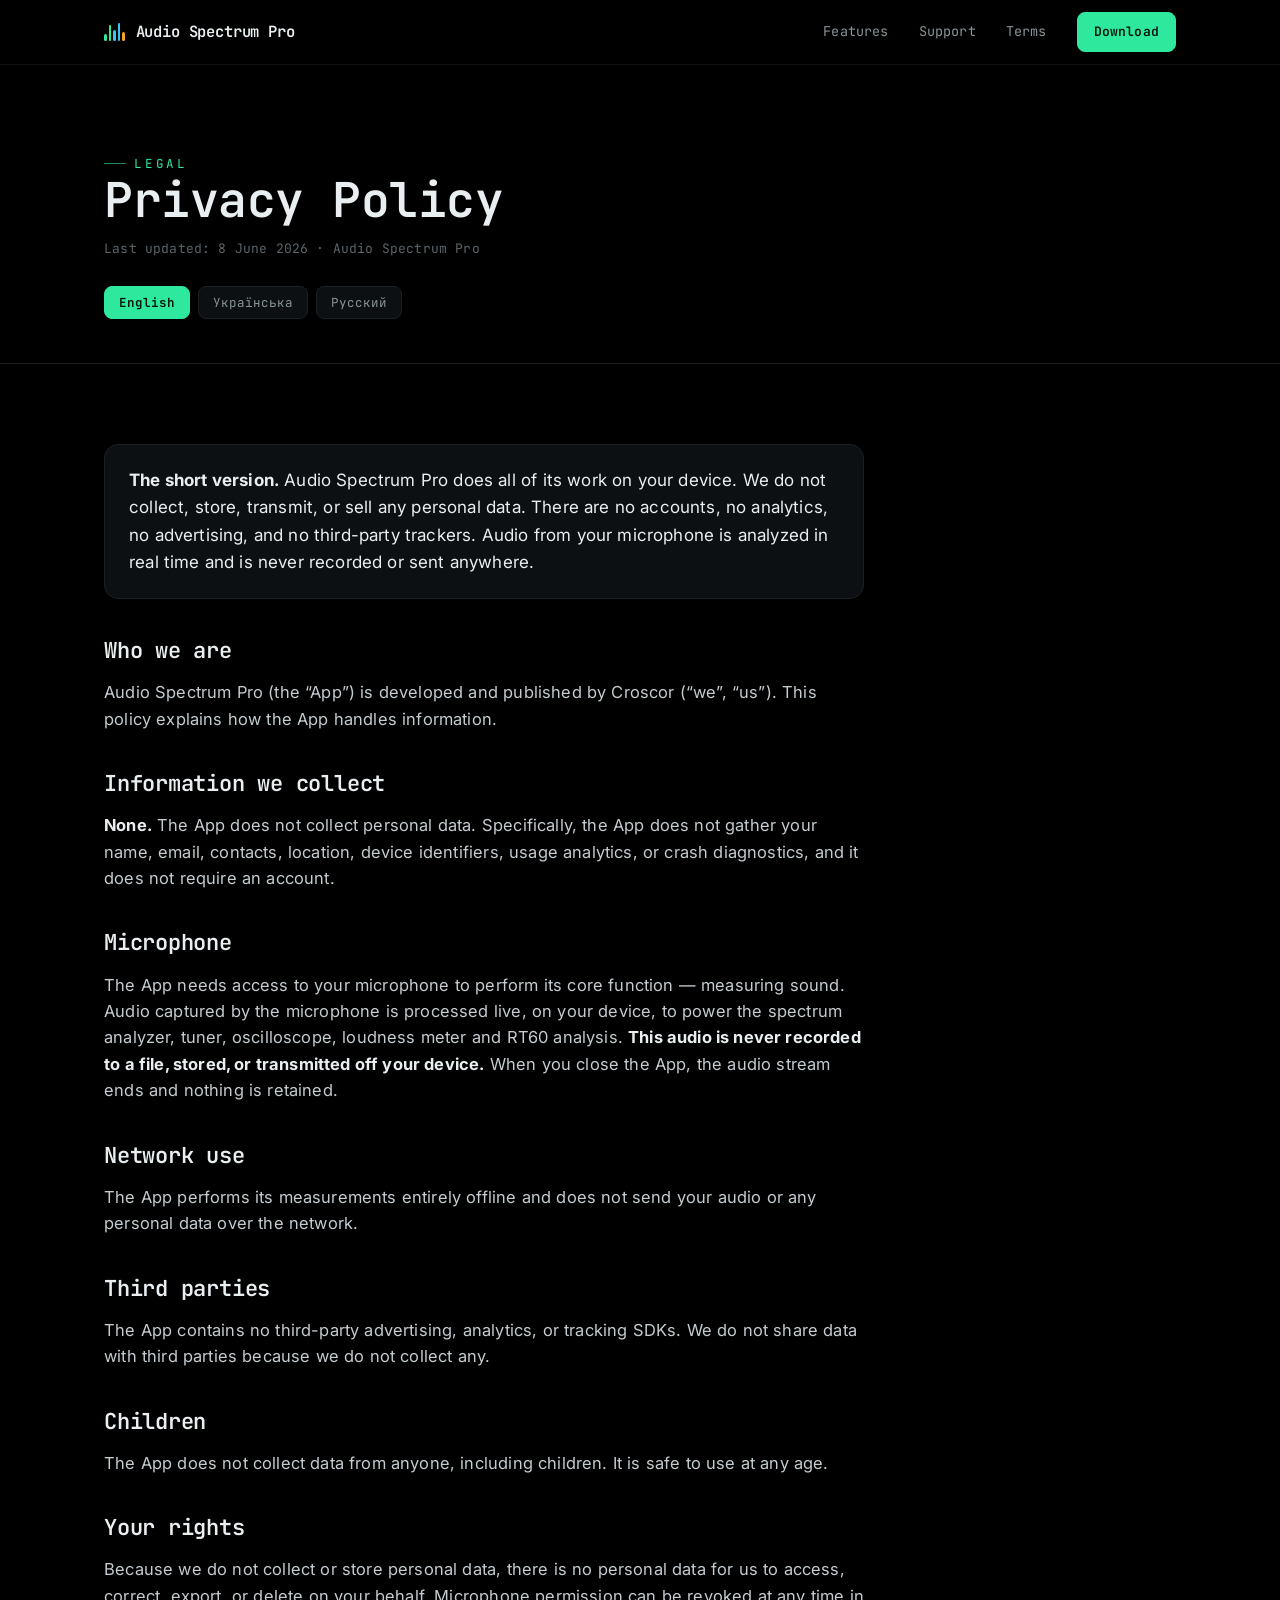
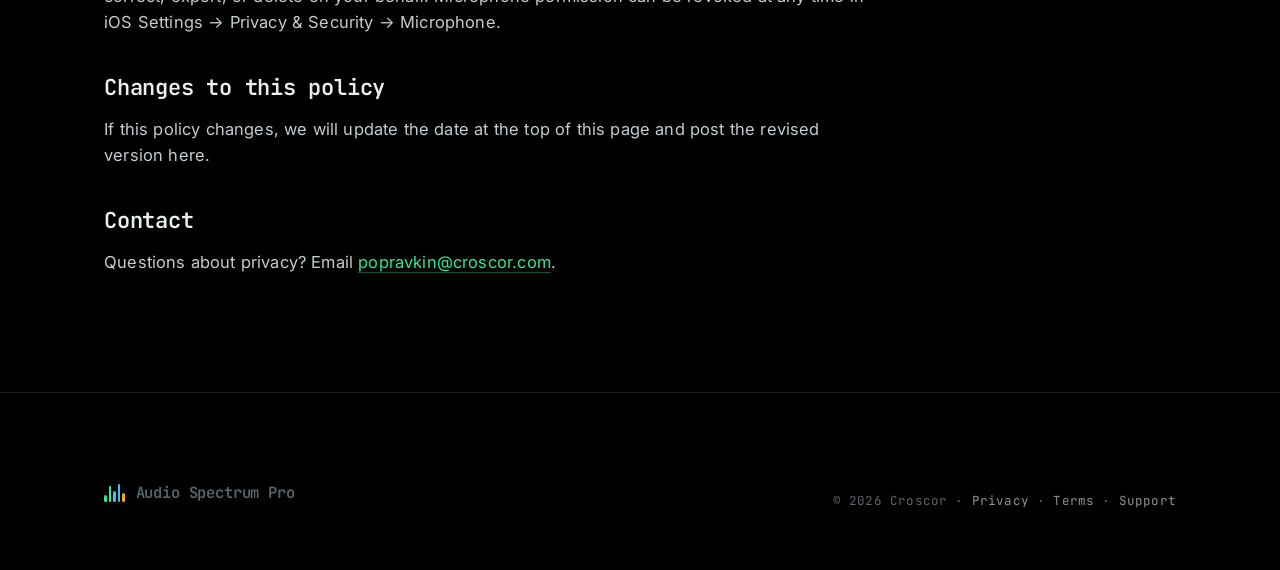
==== AppStore/site/privacy.html @ 5e408f9e "App Store v1.0 publishing state: VADMAX team ID, icon, mic description, metadata, landing site Co-Au" ====
<!DOCTYPE html>
<html lang="en">
<head>
<meta charset="UTF-8" />
<meta name="viewport" content="width=device-width, initial-scale=1" />
<title>Privacy Policy — Audio Spectrum Pro</title>
<meta name="description" content="Audio Spectrum Pro privacy policy. All audio is processed on your device. Nothing is collected, recorded, or transmitted." />
<meta name="theme-color" content="#000000" />
<link rel="icon" href="assets/favicon.svg" type="image/svg+xml" />
<link rel="preconnect" href="https://fonts.googleapis.com" />
<link rel="preconnect" href="https://fonts.gstatic.com" crossorigin />
<link href="https://fonts.googleapis.com/css2?family=Inter:wght@400;500;600&family=JetBrains+Mono:wght@400;500;600;700&display=swap" rel="stylesheet" />
<link rel="stylesheet" href="assets/style.css" />
</head>
<body>

<header class="nav">
  <div class="wrap">
    <a class="brand" href="index.html"><span class="glyph" aria-hidden="true"><i></i><i></i><i></i><i></i><i></i></span> Audio Spectrum Pro</a>
    <nav class="nav-links">
      <a href="index.html#features">Features</a>
      <a href="support.html">Support</a>
      <a href="terms.html">Terms</a>
      <a class="nav-cta" href="index.html#download">Download</a>
    </nav>
    <button class="nav-toggle" aria-label="Menu">≡</button>
  </div>
</header>

<section class="page-head">
  <div class="wrap">
    <span class="kicker">Legal</span>
    <h1>Privacy Policy</h1>
    <div class="meta">Last updated: 8 June 2026 · Audio Spectrum Pro</div>
    <div class="langbar">
      <button class="active" data-lang="en">English</button>
      <button data-lang="uk">Українська</button>
      <button data-lang="ru">Русский</button>
    </div>
  </div>
</section>

<div class="wrap">
<div class="prose">

  <!-- EN -->
  <div class="lang-block active" data-lang="en">
    <div class="card">
      <strong>The short version.</strong> Audio Spectrum Pro does all of its work on your device. We do not collect, store, transmit, or sell any personal data. There are no accounts, no analytics, no advertising, and no third-party trackers. Audio from your microphone is analyzed in real time and is never recorded or sent anywhere.
    </div>

    <h2>Who we are</h2>
    <p>Audio Spectrum Pro (the “App”) is developed and published by Croscor (“we”, “us”). This policy explains how the App handles information.</p>

    <h2>Information we collect</h2>
    <p><strong>None.</strong> The App does not collect personal data. Specifically, the App does not gather your name, email, contacts, location, device identifiers, usage analytics, or crash diagnostics, and it does not require an account.</p>

    <h2>Microphone</h2>
    <p>The App needs access to your microphone to perform its core function — measuring sound. Audio captured by the microphone is processed live, on your device, to power the spectrum analyzer, tuner, oscilloscope, loudness meter and RT60 analysis. <strong>This audio is never recorded to a file, stored, or transmitted off your device.</strong> When you close the App, the audio stream ends and nothing is retained.</p>

    <h2>Network use</h2>
    <p>The App performs its measurements entirely offline and does not send your audio or any personal data over the network.</p>

    <h2>Third parties</h2>
    <p>The App contains no third-party advertising, analytics, or tracking SDKs. We do not share data with third parties because we do not collect any.</p>

    <h2>Children</h2>
    <p>The App does not collect data from anyone, including children. It is safe to use at any age.</p>

    <h2>Your rights</h2>
    <p>Because we do not collect or store personal data, there is no personal data for us to access, correct, export, or delete on your behalf. Microphone permission can be revoked at any time in iOS Settings → Privacy &amp; Security → Microphone.</p>

    <h2>Changes to this policy</h2>
    <p>If this policy changes, we will update the date at the top of this page and post the revised version here.</p>

    <h2>Contact</h2>
    <p>Questions about privacy? Email <a href="mailto:popravkin@croscor.com">popravkin@croscor.com</a>.</p>
  </div>

  <!-- UK -->
  <div class="lang-block" data-lang="uk">
    <div class="card">
      <strong>Коротко.</strong> Audio Spectrum Pro виконує всю роботу безпосередньо на вашому пристрої. Ми не збираємо, не зберігаємо, не передаємо й не продаємо жодних персональних даних. Немає облікових записів, аналітики, реклами чи сторонніх трекерів. Звук із мікрофона аналізується в реальному часі та ніколи не записується й нікуди не надсилається.
    </div>

    <h2>Хто ми</h2>
    <p>Audio Spectrum Pro («Застосунок») розроблено та опубліковано компанією Croscor («ми»). Ця політика пояснює, як Застосунок поводиться з інформацією.</p>

    <h2>Які дані ми збираємо</h2>
    <p><strong>Жодних.</strong> Застосунок не збирає персональні дані. Зокрема, він не отримує ваше ім’я, email, контакти, місцезнаходження, ідентифікатори пристрою, аналітику використання чи дані про збої та не потребує облікового запису.</p>

    <h2>Мікрофон</h2>
    <p>Застосунку потрібен доступ до мікрофона для його основної функції — вимірювання звуку. Звук із мікрофона обробляється в реальному часі на вашому пристрої для роботи аналізатора спектра, тюнера, осцилоскопа, вимірювача гучності та аналізу RT60. <strong>Цей звук ніколи не записується у файл, не зберігається й не передається за межі вашого пристрою.</strong> Коли ви закриваєте Застосунок, аудіопотік завершується, і нічого не зберігається.</p>

    <h2>Використання мережі</h2>
    <p>Застосунок виконує всі вимірювання повністю офлайн і не надсилає ваш звук чи будь-які персональні дані через мережу.</p>

    <h2>Треті сторони</h2>
    <p>Застосунок не містить сторонньої реклами, аналітики чи трекерів. Ми не передаємо дані третім сторонам, бо взагалі їх не збираємо.</p>

    <h2>Діти</h2>
    <p>Застосунок не збирає дані ні від кого, зокрема від дітей. Його безпечно використовувати в будь-якому віці.</p>

    <h2>Ваші права</h2>
    <p>Оскільки ми не збираємо й не зберігаємо персональні дані, нам нема до чого надавати доступ, виправляти, експортувати чи видаляти від вашого імені. Дозвіл на мікрофон можна відкликати будь-коли в Налаштуваннях iOS → Конфіденційність і безпека → Мікрофон.</p>

    <h2>Зміни до політики</h2>
    <p>Якщо ця політика зміниться, ми оновимо дату вгорі сторінки та опублікуємо нову версію тут.</p>

    <h2>Контакт</h2>
    <p>Питання щодо конфіденційності? Пишіть на <a href="mailto:popravkin@croscor.com">popravkin@croscor.com</a>.</p>
  </div>

  <!-- RU -->
  <div class="lang-block" data-lang="ru">
    <div class="card">
      <strong>Коротко.</strong> Audio Spectrum Pro выполняет всю работу непосредственно на вашем устройстве. Мы не собираем, не храним, не передаём и не продаём никаких персональных данных. Нет учётных записей, аналитики, рекламы и сторонних трекеров. Звук с микрофона анализируется в реальном времени и никогда не записывается и никуда не отправляется.
    </div>

    <h2>Кто мы</h2>
    <p>Audio Spectrum Pro («Приложение») разработано и опубликовано компанией Croscor («мы»). Эта политика объясняет, как Приложение обращается с информацией.</p>

    <h2>Какие данные мы собираем</h2>
    <p><strong>Никаких.</strong> Приложение не собирает персональные данные. В частности, оно не получает ваше имя, email, контакты, местоположение, идентификаторы устройства, аналитику использования или данные о сбоях и не требует учётной записи.</p>

    <h2>Микрофон</h2>
    <p>Приложению нужен доступ к микрофону для его основной функции — измерения звука. Звук с микрофона обрабатывается в реальном времени на вашем устройстве для работы анализатора спектра, тюнера, осциллографа, измерителя громкости и анализа RT60. <strong>Этот звук никогда не записывается в файл, не сохраняется и не передаётся за пределы вашего устройства.</strong> Когда вы закрываете Приложение, аудиопоток завершается, и ничего не сохраняется.</p>

    <h2>Использование сети</h2>
    <p>Приложение выполняет все измерения полностью офлайн и не отправляет ваш звук или какие-либо персональные данные по сети.</p>

    <h2>Третьи стороны</h2>
    <p>Приложение не содержит сторонней рекламы, аналитики или трекеров. Мы не передаём данные третьим сторонам, потому что вообще их не собираем.</p>

    <h2>Дети</h2>
    <p>Приложение не собирает данные ни от кого, включая детей. Его безопасно использовать в любом возрасте.</p>

    <h2>Ваши права</h2>
    <p>Поскольку мы не собираем и не храним персональные данные, нам нечего предоставлять, исправлять, экспортировать или удалять от вашего имени. Разрешение на микрофон можно отозвать в любой момент в Настройках iOS → Конфиденциальность и безопасность → Микрофон.</p>

    <h2>Изменения политики</h2>
    <p>Если эта политика изменится, мы обновим дату вверху страницы и опубликуем новую версию здесь.</p>

    <h2>Контакт</h2>
    <p>Вопросы о конфиденциальности? Пишите на <a href="mailto:popravkin@croscor.com">popravkin@croscor.com</a>.</p>
  </div>

</div>
</div>

<footer class="footer">
  <div class="wrap">
    <div class="footer-bottom" style="margin-top:0;border-top:0">
      <a class="brand" href="index.html"><span class="glyph" aria-hidden="true"><i></i><i></i><i></i><i></i><i></i></span> Audio Spectrum Pro</a>
      <span>© <span id="yr">2026</span> Croscor · <a href="privacy.html" style="color:var(--muted)">Privacy</a> · <a href="terms.html" style="color:var(--muted)">Terms</a> · <a href="support.html" style="color:var(--muted)">Support</a></span>
    </div>
  </div>
</footer>

<script src="assets/app.js" defer></script>
</body>
</html>
---- AppStore/site/assets/style.css ----
/* Audio Spectrum Pro — landing
   Dark "instrument" aesthetic mirroring the app:
   pure black, monospace headings, neon data-viz palette. */

:root {
  --bg: #000000;
  --bg-soft: #07090a;
  --panel: #0c1012;
  --panel-2: #0f1416;
  --line: #1a2024;
  --line-soft: rgba(255, 255, 255, 0.07);
  --text: #e9eef0;
  --muted: #8a9398;
  --faint: #5b656a;
  --green: #2ee89e;
  --cyan: #35c5f0;
  --amber: #f5a623;
  --red: #ff5c5c;
  --mono: "JetBrains Mono", ui-monospace, SFMono-Regular, Menlo, Consolas, monospace;
  --sans: "Inter", -apple-system, BlinkMacSystemFont, "Segoe UI", Roboto, system-ui, sans-serif;
  --maxw: 1120px;
}

* { box-sizing: border-box; }

html { scroll-behavior: smooth; -webkit-text-size-adjust: 100%; }

body {
  margin: 0;
  background: var(--bg);
  color: var(--text);
  font-family: var(--sans);
  font-size: 17px;
  line-height: 1.6;
  letter-spacing: 0.01em;
  -webkit-font-smoothing: antialiased;
  text-rendering: optimizeLegibility;
  overflow-x: hidden;
}

a { color: inherit; text-decoration: none; }

img { max-width: 100%; display: block; }

::selection { background: rgba(46, 232, 158, 0.25); color: #fff; }

/* ---------- layout helpers ---------- */
.wrap { width: 100%; max-width: var(--maxw); margin: 0 auto; padding: 0 24px; }

.mono { font-family: var(--mono); }

.kicker {
  font-family: var(--mono);
  font-size: 12.5px;
  letter-spacing: 0.22em;
  text-transform: uppercase;
  color: var(--green);
  display: inline-flex;
  align-items: center;
  gap: 8px;
}
.kicker::before {
  content: "";
  width: 22px; height: 1px;
  background: currentColor;
  opacity: 0.6;
}
.kicker.cyan { color: var(--cyan); }
.kicker.amber { color: var(--amber); }
.kicker.red { color: var(--red); }

h1, h2, h3 { font-family: var(--mono); font-weight: 600; letter-spacing: -0.01em; line-height: 1.08; margin: 0; }

.section { padding: 96px 0; position: relative; }
.section-head { max-width: 640px; margin-bottom: 56px; }
.section-head h2 { font-size: clamp(28px, 4.2vw, 44px); margin: 18px 0 16px; }
.section-head p { color: var(--muted); font-size: 18px; margin: 0; }

.divider { height: 1px; background: var(--line); border: 0; margin: 0; }

/* ---------- nav ---------- */
.nav {
  position: sticky; top: 0; z-index: 50;
  background: rgba(0, 0, 0, 0.72);
  backdrop-filter: saturate(140%) blur(14px);
  -webkit-backdrop-filter: saturate(140%) blur(14px);
  border-bottom: 1px solid var(--line-soft);
}
.nav .wrap { display: flex; align-items: center; justify-content: space-between; height: 64px; }
.brand { display: flex; align-items: center; gap: 11px; font-family: var(--mono); font-weight: 600; font-size: 15.5px; letter-spacing: -0.01em; }
.brand .glyph { display: inline-flex; align-items: flex-end; gap: 2px; height: 18px; }
.brand .glyph i {
  width: 2.5px; border-radius: 2px; background: var(--green);
  animation: brandbars 1.4s ease-in-out infinite;
}
.brand .glyph i:nth-child(1){ height: 40%; animation-delay: 0s; background: var(--green);}
.brand .glyph i:nth-child(2){ height: 90%; animation-delay: .15s; background: var(--green);}
.brand .glyph i:nth-child(3){ height: 60%; animation-delay: .3s; background: var(--cyan);}
.brand .glyph i:nth-child(4){ height: 100%; animation-delay: .45s; background: var(--cyan);}
.brand .glyph i:nth-child(5){ height: 50%; animation-delay: .6s; background: var(--amber);}
@keyframes brandbars { 0%,100%{ transform: scaleY(.55);} 50%{ transform: scaleY(1);} }

.nav-links { display: flex; align-items: center; gap: 30px; font-family: var(--mono); font-size: 13.5px; }
.nav-links a { color: var(--muted); transition: color .18s ease; }
.nav-links a:hover { color: var(--text); }
.nav-cta {
  font-family: var(--mono); font-size: 13px; padding: 9px 16px; border-radius: 8px;
  background: var(--green); color: #00140c !important; font-weight: 600;
  border: 1px solid var(--green); transition: transform .15s ease, box-shadow .2s ease;
}
.nav-cta:hover { transform: translateY(-1px); box-shadow: 0 8px 26px -8px rgba(46,232,158,.55); }
.nav-toggle { display: none; }

/* ---------- hero ---------- */
.hero { position: relative; padding: 84px 0 0; overflow: hidden; }
.hero-grid {
  display: grid; grid-template-columns: 1.05fr 0.95fr; gap: 56px; align-items: center;
  position: relative; z-index: 2;
}
.hero h1 { font-size: clamp(36px, 6vw, 68px); line-height: 1.02; }
.hero h1 .accent { color: var(--green); }
.hero h1 .accent2 { color: var(--cyan); }
.hero-sub { color: var(--muted); font-size: 19px; max-width: 520px; margin: 24px 0 0; }
.hero-tag { font-family: var(--mono); font-size: 12.5px; letter-spacing: .18em; text-transform: uppercase; color: var(--faint); margin-bottom: 22px; }

.cta-row { display: flex; align-items: center; gap: 16px; margin-top: 36px; flex-wrap: wrap; }
.badge-store {
  display: inline-flex; align-items: center; gap: 12px;
  background: #fff; color: #000; padding: 11px 18px; border-radius: 12px;
  font-family: var(--sans); transition: transform .15s ease, box-shadow .2s ease;
}
.badge-store:hover { transform: translateY(-2px); box-shadow: 0 14px 40px -14px rgba(255,255,255,.35); }
.badge-store svg { width: 26px; height: 26px; }
.badge-store .bs-small { font-size: 10.5px; line-height: 1; opacity: .7; }
.badge-store .bs-big { font-size: 19px; font-weight: 600; line-height: 1.1; letter-spacing: -0.02em; }
.badge-note { font-family: var(--mono); font-size: 12px; color: var(--faint); }

.hero-stats { display: flex; gap: 30px; margin-top: 44px; flex-wrap: wrap; }
.hero-stats .st { }
.hero-stats .st b { font-family: var(--mono); font-size: 22px; color: var(--text); display: block; }
.hero-stats .st span { font-size: 12.5px; color: var(--muted); font-family: var(--mono); letter-spacing: .04em; }
.hero-stats .st b.g { color: var(--green);} .hero-stats .st b.c { color: var(--cyan);} .hero-stats .st b.a { color: var(--amber);}

/* hero device */
.hero-device { justify-self: end; }

/* full-bleed animated spectrum at bottom of hero */
.hero-analyzer {
  position: relative; z-index: 2; margin-top: 64px;
  border-top: 1px solid var(--line);
  padding-top: 0;
}
.analyzer-wrap { position: relative; }
canvas#heroSpectrum { display: block; width: 100%; height: 200px; }
.analyzer-axis {
  display: flex; justify-content: space-between;
  font-family: var(--mono); font-size: 11px; color: var(--faint);
  padding: 8px 2px 0; letter-spacing: .04em;
}
.hero-glow {
  position: absolute; z-index: 1; top: -10%; left: 50%; transform: translateX(-50%);
  width: 80vw; height: 480px; pointer-events: none;
  background: radial-gradient(60% 60% at 50% 40%, rgba(46,232,158,.10), transparent 70%);
  filter: blur(20px);
}

/* ---------- device frame ---------- */
.device {
  position: relative; width: 280px; max-width: 78vw;
  border-radius: 42px; padding: 11px;
  background: linear-gradient(160deg, #1b2226, #090c0d);
  box-shadow: 0 40px 90px -30px rgba(0,0,0,.9), 0 0 0 1px rgba(255,255,255,.05) inset, 0 2px 0 rgba(255,255,255,.06) inset;
}
.device .screen {
  position: relative; border-radius: 32px; overflow: hidden; background: #000;
  aspect-ratio: 9 / 19.5;
}
.device .screen img { width: 100%; height: 100%; object-fit: cover; object-position: top center; }
.device .island {
  position: absolute; top: 12px; left: 50%; transform: translateX(-50%);
  width: 86px; height: 24px; background: #000; border-radius: 14px; z-index: 3;
}
.device.glow::after {
  content: ""; position: absolute; inset: -2px; border-radius: 44px; z-index: -1;
  background: linear-gradient(160deg, rgba(46,232,158,.5), rgba(53,197,240,.35));
  filter: blur(26px); opacity: .35;
}

/* ---------- feature rows ---------- */
.feature {
  display: grid; grid-template-columns: 1fr 1fr; gap: 64px; align-items: center;
  padding: 80px 0; border-top: 1px solid var(--line-soft);
}
.feature:nth-child(even) .feature-media { order: 2; }
.feature-text h3 { font-size: clamp(26px, 3.4vw, 36px); margin: 16px 0 14px; }
.feature-text p { color: var(--muted); font-size: 17.5px; margin: 0 0 22px; }
.spec-list { list-style: none; padding: 0; margin: 0; display: grid; gap: 10px; }
.spec-list li { display: flex; gap: 12px; align-items: baseline; font-size: 15.5px; color: var(--text); }
.spec-list li::before {
  content: "›"; color: var(--green); font-family: var(--mono); font-weight: 700;
  flex: none;
}
.spec-list li b { font-family: var(--mono); font-weight: 600; }
.feature.c .spec-list li::before { color: var(--cyan); }
.feature.a .spec-list li::before { color: var(--amber); }
.feature.r .spec-list li::before { color: var(--red); }

.feature-media { display: flex; justify-content: center; }

/* loudness meter (built, since no screenshot) */
.meter-card {
  width: 280px; max-width: 78vw; border-radius: 42px; padding: 26px 22px 30px;
  background: linear-gradient(160deg, #1b2226, #090c0d);
  box-shadow: 0 40px 90px -30px rgba(0,0,0,.9), 0 0 0 1px rgba(255,255,255,.05) inset;
}
.meter-inner {
  background: #000; border-radius: 26px; padding: 24px 20px; aspect-ratio: 9/16;
  display: flex; flex-direction: column; gap: 18px;
  border: 1px solid var(--line);
}
.meter-row { }
.meter-row .lbl { display: flex; justify-content: space-between; font-family: var(--mono); font-size: 12px; color: var(--muted); margin-bottom: 7px; }
.meter-row .lbl b { color: var(--text); }
.bar-track { height: 12px; border-radius: 6px; background: #0e1416; overflow: hidden; border: 1px solid var(--line); }
.bar-fill { height: 100%; width: 40%; border-radius: 6px; transition: width .12s linear; }
.bar-fill.rms { background: linear-gradient(90deg, var(--green), var(--cyan)); }
.bar-fill.peak { background: linear-gradient(90deg, var(--amber), var(--red)); }
.history { flex: 1; display: flex; align-items: flex-end; gap: 2px; min-height: 120px; }
.history i { flex: 1; background: linear-gradient(180deg, var(--green), rgba(46,232,158,.15)); border-radius: 2px 2px 0 0; height: 20%; }

/* ---------- field strip ---------- */
.field { background: var(--bg-soft); border-top: 1px solid var(--line); border-bottom: 1px solid var(--line); }
.field-grid { display: grid; grid-template-columns: repeat(4, 1fr); gap: 1px; background: var(--line); }
.field-cell { background: var(--bg); padding: 40px 28px; }
.field-cell .ic { font-family: var(--mono); color: var(--green); font-size: 13px; letter-spacing: .14em; text-transform: uppercase; margin-bottom: 16px; display: block; }
.field-cell h4 { font-family: var(--mono); font-size: 18px; margin: 0 0 8px; }
.field-cell p { color: var(--muted); font-size: 14.5px; margin: 0; }
.field-cell:nth-child(2) .ic { color: var(--cyan); }
.field-cell:nth-child(3) .ic { color: var(--amber); }
.field-cell:nth-child(4) .ic { color: var(--red); }

/* ---------- CTA ---------- */
.cta {
  text-align: center; padding: 110px 0;
  background:
    radial-gradient(50% 120% at 50% 0%, rgba(46,232,158,.10), transparent 60%),
    var(--bg);
}
.cta h2 { font-size: clamp(30px, 5vw, 52px); margin-bottom: 18px; }
.cta p { color: var(--muted); font-size: 19px; max-width: 540px; margin: 0 auto 36px; }

/* ---------- footer ---------- */
.footer { border-top: 1px solid var(--line); padding: 64px 0 48px; background: var(--bg); }
.footer-grid { display: grid; grid-template-columns: 2fr 1fr 1fr 1fr; gap: 40px; }
.footer .brand { margin-bottom: 16px; }
.footer-about { color: var(--muted); font-size: 14.5px; max-width: 300px; }
.footer h5 { font-family: var(--mono); font-size: 12px; letter-spacing: .16em; text-transform: uppercase; color: var(--faint); margin: 0 0 16px; }
.footer ul { list-style: none; padding: 0; margin: 0; display: grid; gap: 11px; }
.footer ul a { color: var(--muted); font-size: 14.5px; transition: color .16s ease; }
.footer ul a:hover { color: var(--green); }
.footer-bottom {
  display: flex; justify-content: space-between; align-items: center; flex-wrap: wrap; gap: 12px;
  margin-top: 56px; padding-top: 24px; border-top: 1px solid var(--line-soft);
  font-family: var(--mono); font-size: 12.5px; color: var(--faint);
}

/* ---------- legal / content pages ---------- */
.page-head { padding: 80px 0 44px; border-bottom: 1px solid var(--line); }
.page-head h1 { font-size: clamp(30px, 5vw, 48px); margin-bottom: 14px; }
.page-head .meta { font-family: var(--mono); font-size: 13px; color: var(--faint); }
.langbar { display: flex; gap: 8px; margin-top: 26px; }
.langbar button {
  font-family: var(--mono); font-size: 12.5px; padding: 7px 14px; border-radius: 8px;
  background: var(--panel); color: var(--muted); border: 1px solid var(--line); cursor: pointer;
  transition: all .15s ease;
}
.langbar button.active { background: var(--green); color: #00140c; border-color: var(--green); font-weight: 600; }
.langbar button:hover:not(.active) { color: var(--text); border-color: #2a3338; }

.prose { padding: 56px 0 100px; max-width: 760px; }
.prose h2 { font-size: 22px; margin: 40px 0 14px; color: var(--text); }
.prose h2:first-child { margin-top: 0; }
.prose p, .prose li { color: #c4ccd0; font-size: 16.5px; }
.prose ul { padding-left: 22px; display: grid; gap: 8px; }
.prose a { color: var(--green); border-bottom: 1px solid rgba(46,232,158,.35); }
.prose strong { color: var(--text); }
.prose .card {
  background: var(--panel); border: 1px solid var(--line); border-radius: 14px;
  padding: 22px 24px; margin: 24px 0;
}
.lang-block { display: none; }
.lang-block.active { display: block; }

.faq { display: grid; gap: 14px; }
.faq details {
  background: var(--panel); border: 1px solid var(--line); border-radius: 14px; padding: 4px 22px;
}
.faq summary {
  cursor: pointer; padding: 18px 0; font-family: var(--mono); font-size: 16px; color: var(--text);
  list-style: none; display: flex; justify-content: space-between; align-items: center;
}
.faq summary::-webkit-details-marker { display: none; }
.faq summary::after { content: "+"; color: var(--green); font-family: var(--mono); font-size: 22px; }
.faq details[open] summary::after { content: "−"; }
.faq details p { color: var(--muted); margin: 0 0 18px; font-size: 15.5px; }

.contact-card {
  background: var(--panel); border: 1px solid var(--line); border-radius: 16px;
  padding: 32px; margin: 30px 0; display: flex; gap: 20px; align-items: center; flex-wrap: wrap;
}
.contact-card .big { font-family: var(--mono); font-size: 22px; color: var(--green); }

/* ---------- reveal ---------- */
.reveal { opacity: 0; transform: translateY(22px); transition: opacity .7s ease, transform .7s cubic-bezier(.2,.7,.2,1); }
.reveal.in { opacity: 1; transform: none; }

/* ---------- responsive ---------- */
@media (max-width: 900px) {
  .hero-grid { grid-template-columns: 1fr; gap: 40px; }
  .hero-device { justify-self: center; order: -1; }
  .feature { grid-template-columns: 1fr; gap: 34px; padding: 60px 0; }
  .feature:nth-child(even) .feature-media { order: -1; }
  .feature-media { order: -1; }
  .field-grid { grid-template-columns: repeat(2, 1fr); }
  .footer-grid { grid-template-columns: 1fr 1fr; gap: 32px; }
  .nav-links { display: none; }
  .nav-links.open {
    display: flex; position: absolute; top: 64px; left: 0; right: 0; flex-direction: column;
    background: #000; border-bottom: 1px solid var(--line); padding: 20px 24px; gap: 18px;
  }
  .nav-toggle { display: inline-flex; background: none; border: 1px solid var(--line); color: var(--text);
    border-radius: 8px; padding: 8px 11px; font-family: var(--mono); cursor: pointer; }
}
@media (max-width: 540px) {
  body { font-size: 16px; }
  .section { padding: 70px 0; }
  .field-grid { grid-template-columns: 1fr; }
  .footer-grid { grid-template-columns: 1fr; }
  .hero-stats { gap: 22px; }
}

@media (prefers-reduced-motion: reduce) {
  *, *::before, *::after { animation: none !important; transition: none !important; scroll-behavior: auto !important; }
  .reveal { opacity: 1; transform: none; }
}
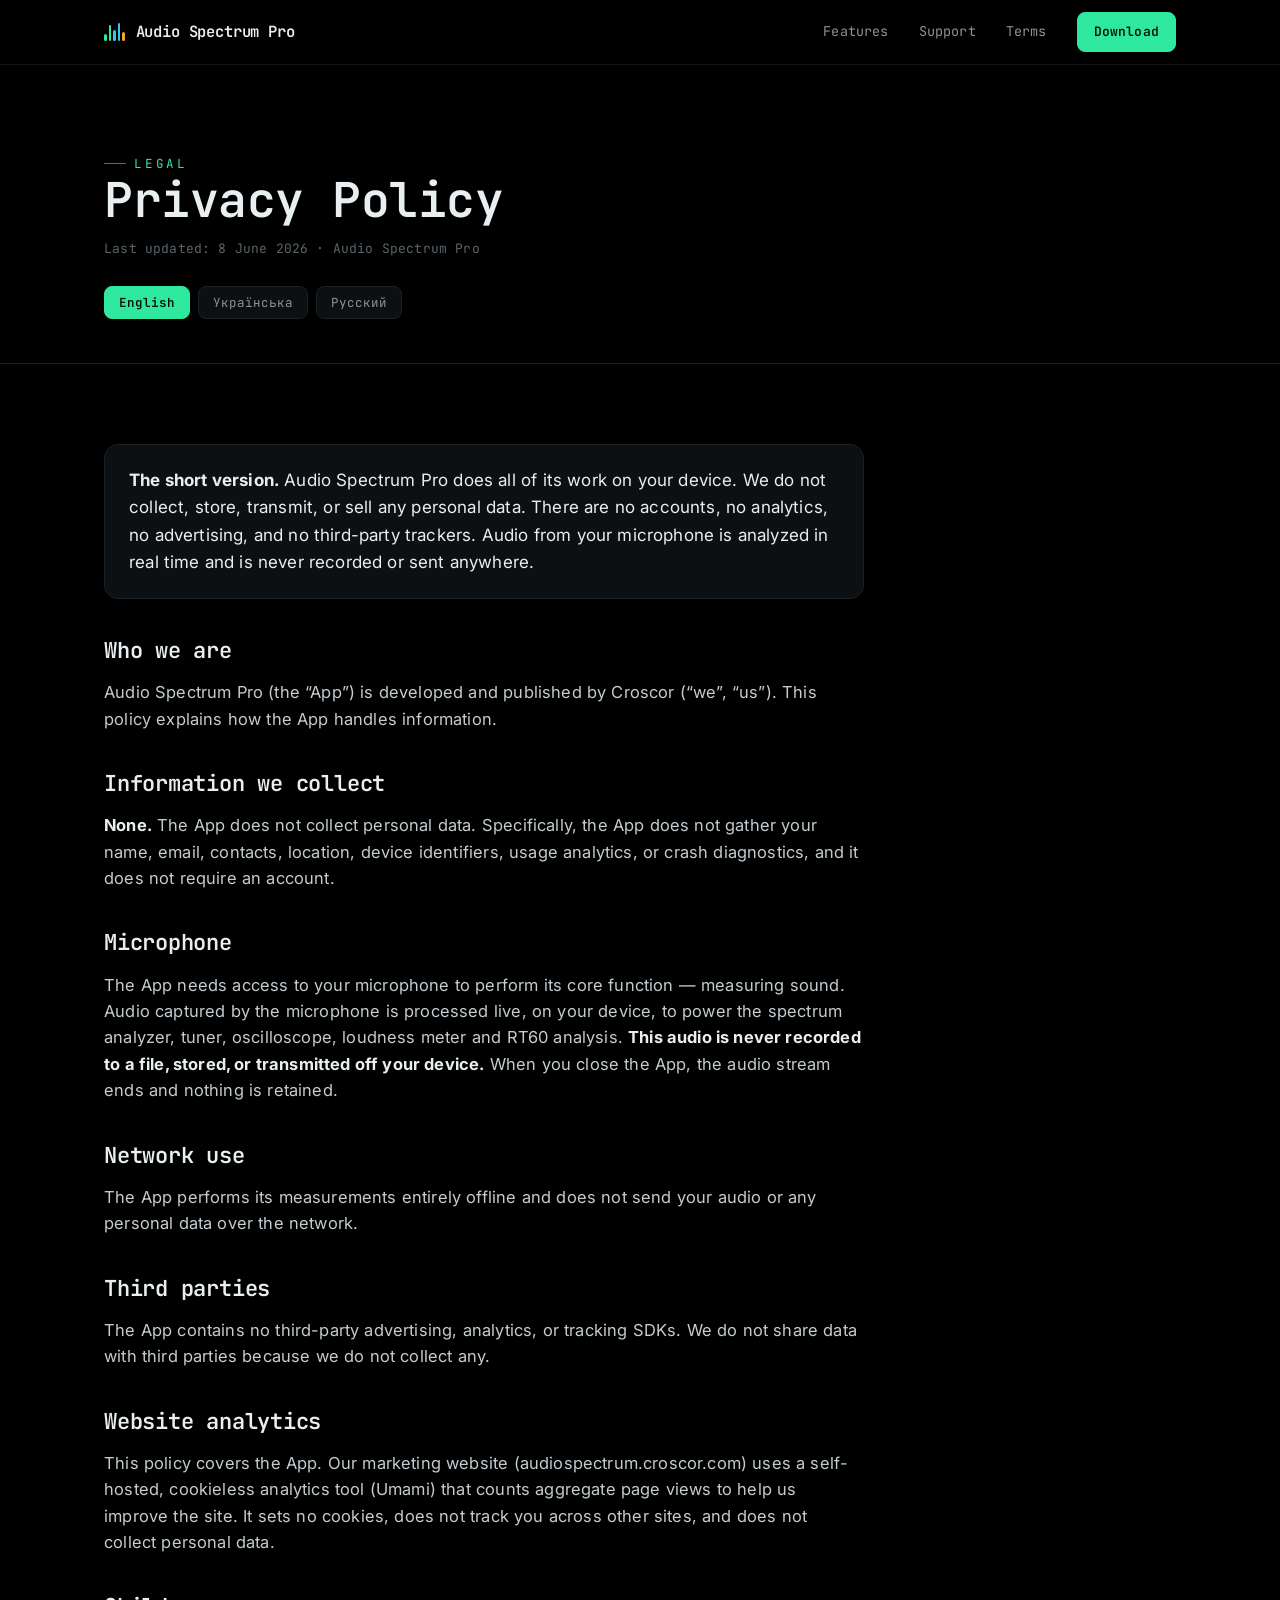
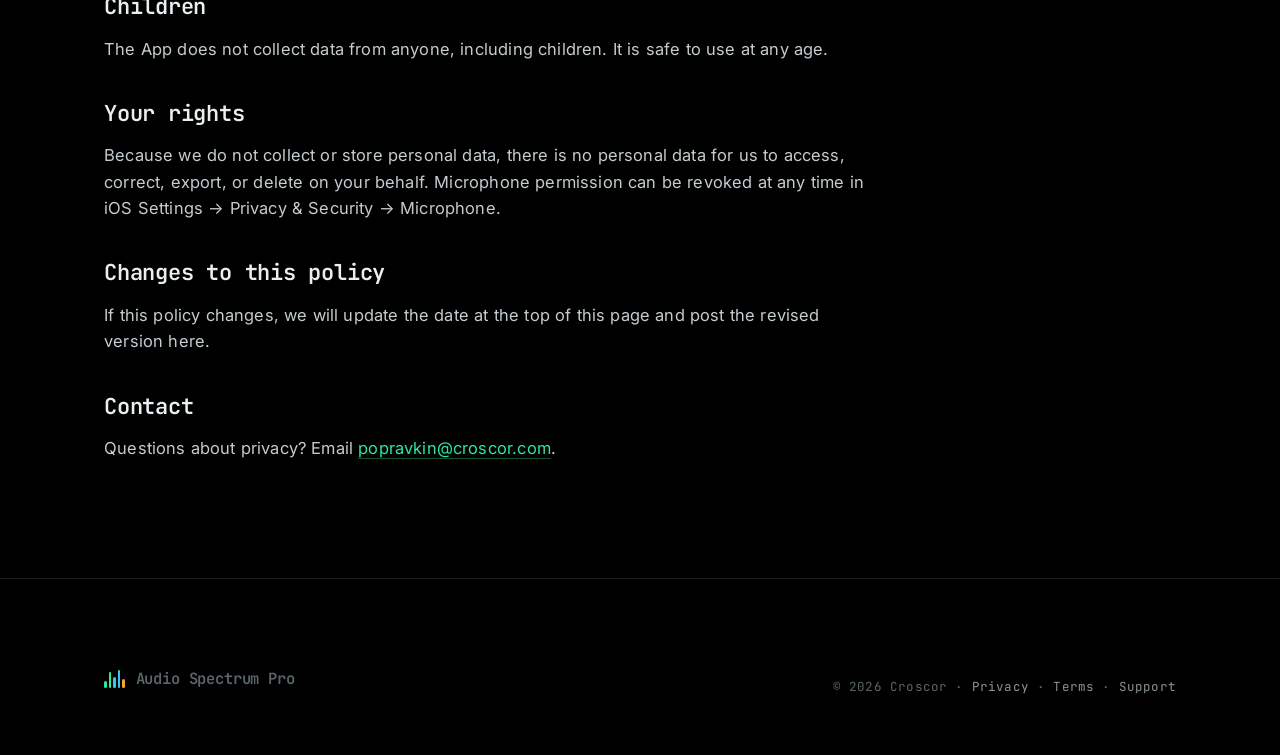
==== commit 184ff9dc: "Landing v1.1: live App Store link, LUFS/YIN/octave-RT60/peak-hold copy, Umami analytics - Badges now" ====
--- a/AppStore/site/privacy.html
+++ b/AppStore/site/privacy.html
@@ -11,6 +11,7 @@
 <link rel="preconnect" href="https://fonts.gstatic.com" crossorigin />
 <link href="https://fonts.googleapis.com/css2?family=Inter:wght@400;500;600&family=JetBrains+Mono:wght@400;500;600;700&display=swap" rel="stylesheet" />
 <link rel="stylesheet" href="assets/style.css" />
+<script defer src="https://umami.croscor.com/script.js" data-website-id="d35bdf89-edfa-47e9-8098-291993fa2cf1"></script>
 </head>
 <body>
 
@@ -64,6 +65,9 @@
     <h2>Third parties</h2>
     <p>The App contains no third-party advertising, analytics, or tracking SDKs. We do not share data with third parties because we do not collect any.</p>
 
+    <h2>Website analytics</h2>
+    <p>This policy covers the App. Our marketing website (audiospectrum.croscor.com) uses a self-hosted, cookieless analytics tool (Umami) that counts aggregate page views to help us improve the site. It sets no cookies, does not track you across other sites, and does not collect personal data.</p>
+
     <h2>Children</h2>
     <p>The App does not collect data from anyone, including children. It is safe to use at any age.</p>
 
@@ -97,6 +101,9 @@
 
     <h2>Треті сторони</h2>
     <p>Застосунок не містить сторонньої реклами, аналітики чи трекерів. Ми не передаємо дані третім сторонам, бо взагалі їх не збираємо.</p>
+
+    <h2>Аналітика сайту</h2>
+    <p>Ця політика стосується Застосунку. Наш маркетинговий сайт (audiospectrum.croscor.com) використовує власний аналітичний інструмент без файлів cookie (Umami), який рахує сукупні перегляди сторінок, щоб ми могли покращувати сайт. Він не встановлює cookie, не відстежує вас на інших сайтах і не збирає персональних даних.</p>
 
     <h2>Діти</h2>
     <p>Застосунок не збирає дані ні від кого, зокрема від дітей. Його безпечно використовувати в будь-якому віці.</p>
@@ -132,6 +139,9 @@
     <h2>Третьи стороны</h2>
     <p>Приложение не содержит сторонней рекламы, аналитики или трекеров. Мы не передаём данные третьим сторонам, потому что вообще их не собираем.</p>
 
+    <h2>Аналитика сайта</h2>
+    <p>Эта политика касается Приложения. Наш маркетинговый сайт (audiospectrum.croscor.com) использует собственный аналитический инструмент без файлов cookie (Umami), который считает суммарные просмотры страниц, чтобы мы могли улучшать сайт. Он не устанавливает cookie, не отслеживает вас на других сайтах и не собирает персональные данные.</p>
+
     <h2>Дети</h2>
     <p>Приложение не собирает данные ни от кого, включая детей. Его безопасно использовать в любом возрасте.</p>
 
--- a/AppStore/site/assets/style.css
+++ b/AppStore/site/assets/style.css
@@ -223,14 +223,16 @@
 .meter-row .lbl b { color: var(--text); }
 .bar-track { height: 12px; border-radius: 6px; background: #0e1416; overflow: hidden; border: 1px solid var(--line); }
 .bar-fill { height: 100%; width: 40%; border-radius: 6px; transition: width .12s linear; }
-.bar-fill.rms { background: linear-gradient(90deg, var(--green), var(--cyan)); }
+.bar-fill.m { background: linear-gradient(90deg, var(--cyan), #7ad9ff); }
+.bar-fill.s { background: linear-gradient(90deg, var(--green), var(--cyan)); }
+.bar-fill.i { background: linear-gradient(90deg, #cdd6da, #ffffff); }
 .bar-fill.peak { background: linear-gradient(90deg, var(--amber), var(--red)); }
-.history { flex: 1; display: flex; align-items: flex-end; gap: 2px; min-height: 120px; }
+.history { flex: 1; display: flex; align-items: flex-end; gap: 2px; min-height: 72px; }
 .history i { flex: 1; background: linear-gradient(180deg, var(--green), rgba(46,232,158,.15)); border-radius: 2px 2px 0 0; height: 20%; }
 
 /* ---------- field strip ---------- */
 .field { background: var(--bg-soft); border-top: 1px solid var(--line); border-bottom: 1px solid var(--line); }
-.field-grid { display: grid; grid-template-columns: repeat(4, 1fr); gap: 1px; background: var(--line); }
+.field-grid { display: grid; grid-template-columns: repeat(3, 1fr); gap: 1px; background: var(--line); }
 .field-cell { background: var(--bg); padding: 40px 28px; }
 .field-cell .ic { font-family: var(--mono); color: var(--green); font-size: 13px; letter-spacing: .14em; text-transform: uppercase; margin-bottom: 16px; display: block; }
 .field-cell h4 { font-family: var(--mono); font-size: 18px; margin: 0 0 8px; }
@@ -238,6 +240,8 @@
 .field-cell:nth-child(2) .ic { color: var(--cyan); }
 .field-cell:nth-child(3) .ic { color: var(--amber); }
 .field-cell:nth-child(4) .ic { color: var(--red); }
+.field-cell:nth-child(5) .ic { color: var(--green); }
+.field-cell:nth-child(6) .ic { color: var(--cyan); }
 
 /* ---------- CTA ---------- */
 .cta {
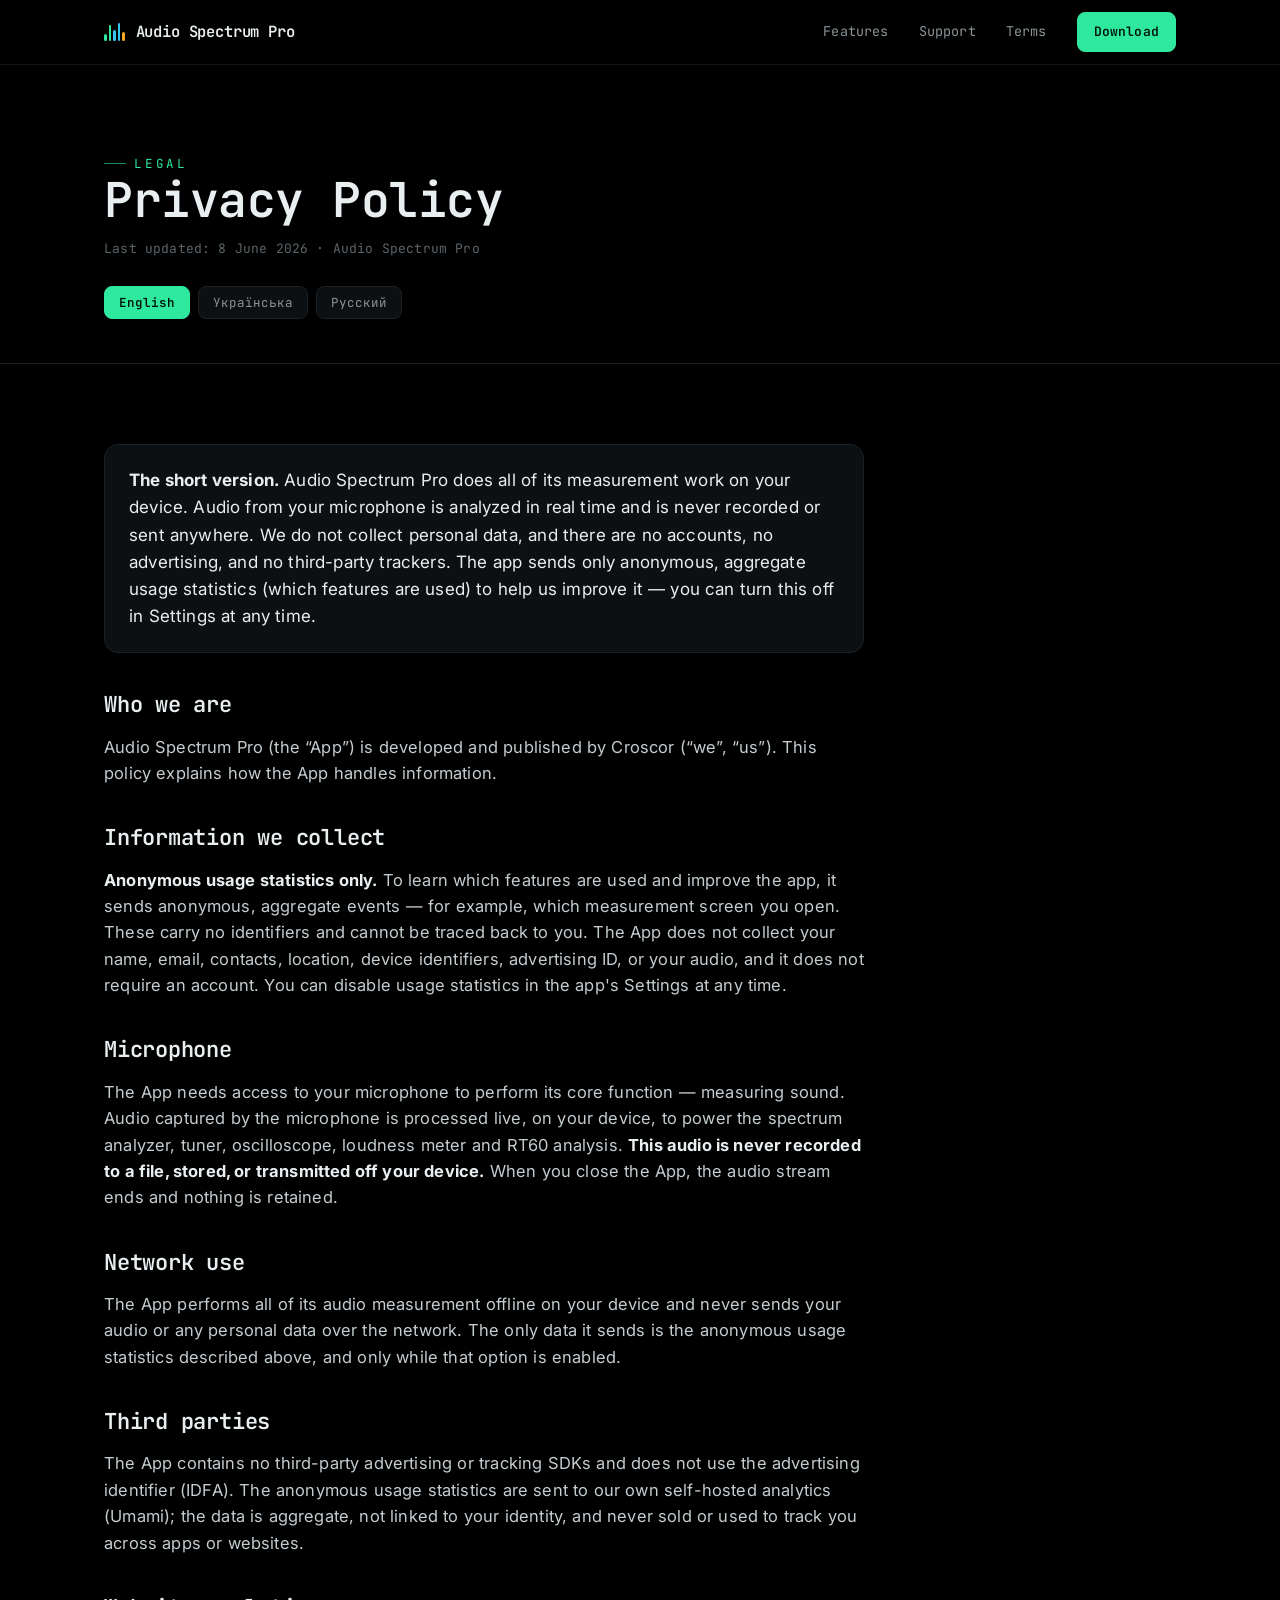
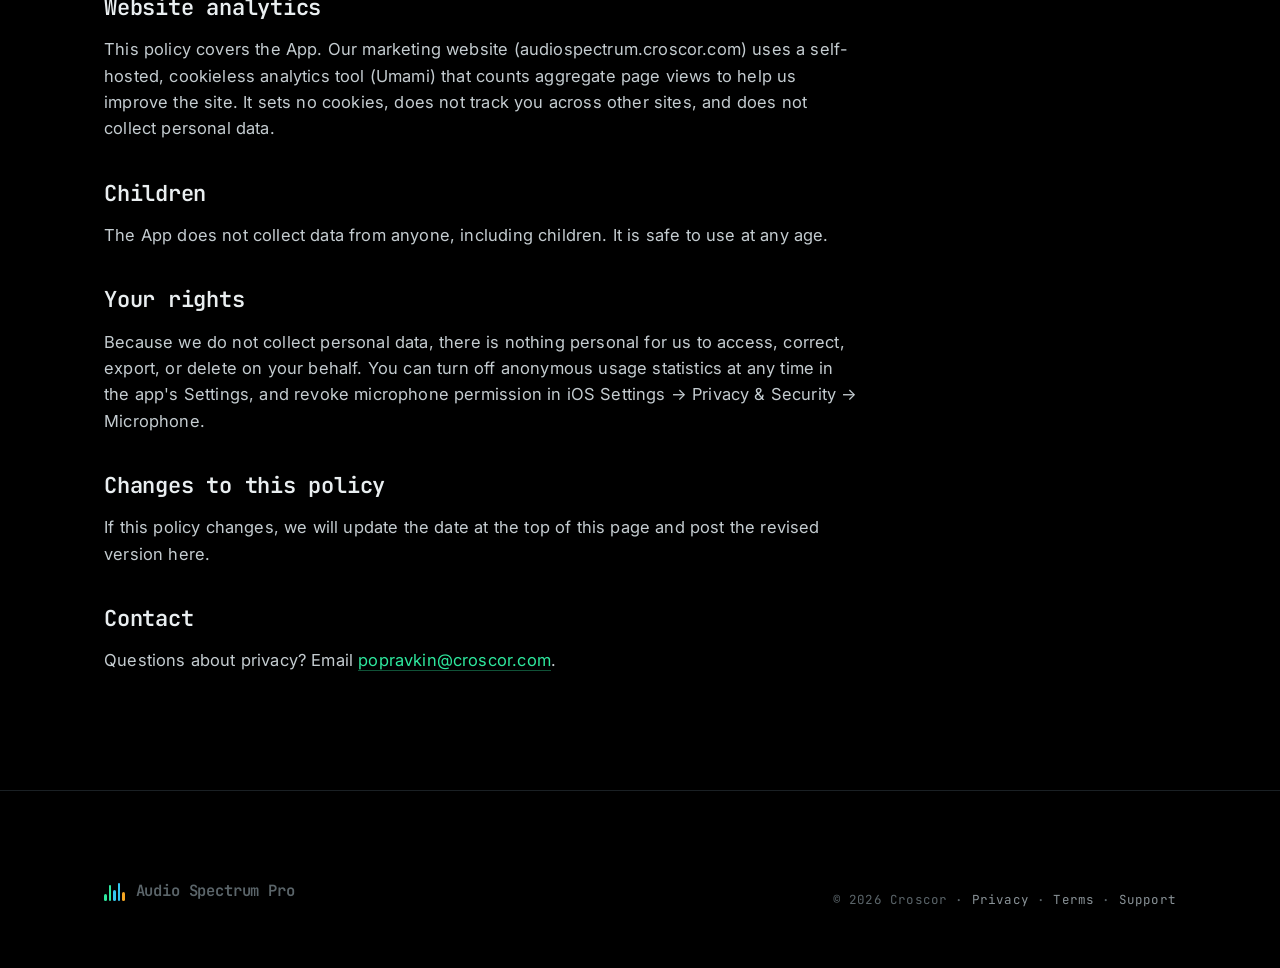
==== commit 03625e88: "v1.2 submission: bump to 1.2(3), privacy policy discloses anonymous analytics Co-Authored-By: Claude" ====
--- a/AppStore/site/privacy.html
+++ b/AppStore/site/privacy.html
@@ -47,23 +47,23 @@
   <!-- EN -->
   <div class="lang-block active" data-lang="en">
     <div class="card">
-      <strong>The short version.</strong> Audio Spectrum Pro does all of its work on your device. We do not collect, store, transmit, or sell any personal data. There are no accounts, no analytics, no advertising, and no third-party trackers. Audio from your microphone is analyzed in real time and is never recorded or sent anywhere.
+      <strong>The short version.</strong> Audio Spectrum Pro does all of its measurement work on your device. Audio from your microphone is analyzed in real time and is never recorded or sent anywhere. We do not collect personal data, and there are no accounts, no advertising, and no third-party trackers. The app sends only anonymous, aggregate usage statistics (which features are used) to help us improve it — you can turn this off in Settings at any time.
     </div>
 
     <h2>Who we are</h2>
     <p>Audio Spectrum Pro (the “App”) is developed and published by Croscor (“we”, “us”). This policy explains how the App handles information.</p>
 
     <h2>Information we collect</h2>
-    <p><strong>None.</strong> The App does not collect personal data. Specifically, the App does not gather your name, email, contacts, location, device identifiers, usage analytics, or crash diagnostics, and it does not require an account.</p>
+    <p><strong>Anonymous usage statistics only.</strong> To learn which features are used and improve the app, it sends anonymous, aggregate events — for example, which measurement screen you open. These carry no identifiers and cannot be traced back to you. The App does not collect your name, email, contacts, location, device identifiers, advertising ID, or your audio, and it does not require an account. You can disable usage statistics in the app's Settings at any time.</p>
 
     <h2>Microphone</h2>
     <p>The App needs access to your microphone to perform its core function — measuring sound. Audio captured by the microphone is processed live, on your device, to power the spectrum analyzer, tuner, oscilloscope, loudness meter and RT60 analysis. <strong>This audio is never recorded to a file, stored, or transmitted off your device.</strong> When you close the App, the audio stream ends and nothing is retained.</p>
 
     <h2>Network use</h2>
-    <p>The App performs its measurements entirely offline and does not send your audio or any personal data over the network.</p>
+    <p>The App performs all of its audio measurement offline on your device and never sends your audio or any personal data over the network. The only data it sends is the anonymous usage statistics described above, and only while that option is enabled.</p>
 
     <h2>Third parties</h2>
-    <p>The App contains no third-party advertising, analytics, or tracking SDKs. We do not share data with third parties because we do not collect any.</p>
+    <p>The App contains no third-party advertising or tracking SDKs and does not use the advertising identifier (IDFA). The anonymous usage statistics are sent to our own self-hosted analytics (Umami); the data is aggregate, not linked to your identity, and never sold or used to track you across apps or websites.</p>
 
     <h2>Website analytics</h2>
     <p>This policy covers the App. Our marketing website (audiospectrum.croscor.com) uses a self-hosted, cookieless analytics tool (Umami) that counts aggregate page views to help us improve the site. It sets no cookies, does not track you across other sites, and does not collect personal data.</p>
@@ -72,7 +72,7 @@
     <p>The App does not collect data from anyone, including children. It is safe to use at any age.</p>
 
     <h2>Your rights</h2>
-    <p>Because we do not collect or store personal data, there is no personal data for us to access, correct, export, or delete on your behalf. Microphone permission can be revoked at any time in iOS Settings → Privacy &amp; Security → Microphone.</p>
+    <p>Because we do not collect personal data, there is nothing personal for us to access, correct, export, or delete on your behalf. You can turn off anonymous usage statistics at any time in the app's Settings, and revoke microphone permission in iOS Settings → Privacy &amp; Security → Microphone.</p>
 
     <h2>Changes to this policy</h2>
     <p>If this policy changes, we will update the date at the top of this page and post the revised version here.</p>
@@ -84,23 +84,23 @@
   <!-- UK -->
   <div class="lang-block" data-lang="uk">
     <div class="card">
-      <strong>Коротко.</strong> Audio Spectrum Pro виконує всю роботу безпосередньо на вашому пристрої. Ми не збираємо, не зберігаємо, не передаємо й не продаємо жодних персональних даних. Немає облікових записів, аналітики, реклами чи сторонніх трекерів. Звук із мікрофона аналізується в реальному часі та ніколи не записується й нікуди не надсилається.
+      <strong>Коротко.</strong> Audio Spectrum Pro виконує всі вимірювання безпосередньо на вашому пристрої. Звук із мікрофона аналізується в реальному часі та ніколи не записується й нікуди не надсилається. Ми не збираємо персональних даних; немає облікових записів, реклами чи сторонніх трекерів. Застосунок надсилає лише анонімну узагальнену статистику використання (які функції використовуються), щоб ми могли його покращувати; це можна вимкнути в налаштуваннях будь-коли.
     </div>
 
     <h2>Хто ми</h2>
     <p>Audio Spectrum Pro («Застосунок») розроблено та опубліковано компанією Croscor («ми»). Ця політика пояснює, як Застосунок поводиться з інформацією.</p>
 
     <h2>Які дані ми збираємо</h2>
-    <p><strong>Жодних.</strong> Застосунок не збирає персональні дані. Зокрема, він не отримує ваше ім’я, email, контакти, місцезнаходження, ідентифікатори пристрою, аналітику використання чи дані про збої та не потребує облікового запису.</p>
+    <p><strong>Лише анонімна статистика використання.</strong> Щоб зрозуміти, які функції використовуються, і покращувати застосунок, він надсилає анонімні узагальнені події, наприклад який екран вимірювань ви відкриваєте. Вони не містять ідентифікаторів і не можуть бути пов’язані з вами. Застосунок не збирає ваше ім’я, email, контакти, місцезнаходження, ідентифікатори пристрою, рекламний ID чи ваш звук і не потребує облікового запису. Статистику можна вимкнути в налаштуваннях застосунку будь-коли.</p>
 
     <h2>Мікрофон</h2>
     <p>Застосунку потрібен доступ до мікрофона для його основної функції — вимірювання звуку. Звук із мікрофона обробляється в реальному часі на вашому пристрої для роботи аналізатора спектра, тюнера, осцилоскопа, вимірювача гучності та аналізу RT60. <strong>Цей звук ніколи не записується у файл, не зберігається й не передається за межі вашого пристрою.</strong> Коли ви закриваєте Застосунок, аудіопотік завершується, і нічого не зберігається.</p>
 
     <h2>Використання мережі</h2>
-    <p>Застосунок виконує всі вимірювання повністю офлайн і не надсилає ваш звук чи будь-які персональні дані через мережу.</p>
+    <p>Застосунок виконує всі вимірювання звуку офлайн на вашому пристрої й ніколи не надсилає ваш звук чи будь-які персональні дані через мережу. Єдине, що він надсилає, це описана вище анонімна статистика використання, і лише поки цю опцію увімкнено.</p>
 
     <h2>Треті сторони</h2>
-    <p>Застосунок не містить сторонньої реклами, аналітики чи трекерів. Ми не передаємо дані третім сторонам, бо взагалі їх не збираємо.</p>
+    <p>Застосунок не містить сторонньої реклами чи трекерів і не використовує рекламний ідентифікатор (IDFA). Анонімна статистика використання надсилається до нашої власної self-hosted аналітики (Umami); дані є узагальненими, не пов’язані з вашою особою, ніколи не продаються й не використовуються для стеження за вами між застосунками чи сайтами.</p>
 
     <h2>Аналітика сайту</h2>
     <p>Ця політика стосується Застосунку. Наш маркетинговий сайт (audiospectrum.croscor.com) використовує власний аналітичний інструмент без файлів cookie (Umami), який рахує сукупні перегляди сторінок, щоб ми могли покращувати сайт. Він не встановлює cookie, не відстежує вас на інших сайтах і не збирає персональних даних.</p>
@@ -109,7 +109,7 @@
     <p>Застосунок не збирає дані ні від кого, зокрема від дітей. Його безпечно використовувати в будь-якому віці.</p>
 
     <h2>Ваші права</h2>
-    <p>Оскільки ми не збираємо й не зберігаємо персональні дані, нам нема до чого надавати доступ, виправляти, експортувати чи видаляти від вашого імені. Дозвіл на мікрофон можна відкликати будь-коли в Налаштуваннях iOS → Конфіденційність і безпека → Мікрофон.</p>
+    <p>Оскільки ми не збираємо персональних даних, нам нема чого надавати, виправляти, експортувати чи видаляти від вашого імені. Анонімну статистику використання можна вимкнути будь-коли в налаштуваннях застосунку, а дозвіл на мікрофон відкликати в Налаштуваннях iOS → Конфіденційність і безпека → Мікрофон.</p>
 
     <h2>Зміни до політики</h2>
     <p>Якщо ця політика зміниться, ми оновимо дату вгорі сторінки та опублікуємо нову версію тут.</p>
@@ -121,23 +121,23 @@
   <!-- RU -->
   <div class="lang-block" data-lang="ru">
     <div class="card">
-      <strong>Коротко.</strong> Audio Spectrum Pro выполняет всю работу непосредственно на вашем устройстве. Мы не собираем, не храним, не передаём и не продаём никаких персональных данных. Нет учётных записей, аналитики, рекламы и сторонних трекеров. Звук с микрофона анализируется в реальном времени и никогда не записывается и никуда не отправляется.
+      <strong>Коротко.</strong> Audio Spectrum Pro выполняет все измерения непосредственно на вашем устройстве. Звук с микрофона анализируется в реальном времени и никогда не записывается и никуда не отправляется. Мы не собираем персональные данные; нет учётных записей, рекламы и сторонних трекеров. Приложение отправляет только анонимную обобщённую статистику использования (какие функции используются), чтобы мы могли его улучшать; это можно отключить в настройках в любой момент.
     </div>
 
     <h2>Кто мы</h2>
     <p>Audio Spectrum Pro («Приложение») разработано и опубликовано компанией Croscor («мы»). Эта политика объясняет, как Приложение обращается с информацией.</p>
 
     <h2>Какие данные мы собираем</h2>
-    <p><strong>Никаких.</strong> Приложение не собирает персональные данные. В частности, оно не получает ваше имя, email, контакты, местоположение, идентификаторы устройства, аналитику использования или данные о сбоях и не требует учётной записи.</p>
+    <p><strong>Только анонимная статистика использования.</strong> Чтобы понимать, какие функции используются, и улучшать приложение, оно отправляет анонимные обобщённые события, например какой экран измерений вы открываете. Они не содержат идентификаторов и не могут быть связаны с вами. Приложение не собирает ваше имя, email, контакты, местоположение, идентификаторы устройства, рекламный ID или ваш звук и не требует учётной записи. Статистику можно отключить в настройках приложения в любой момент.</p>
 
     <h2>Микрофон</h2>
     <p>Приложению нужен доступ к микрофону для его основной функции — измерения звука. Звук с микрофона обрабатывается в реальном времени на вашем устройстве для работы анализатора спектра, тюнера, осциллографа, измерителя громкости и анализа RT60. <strong>Этот звук никогда не записывается в файл, не сохраняется и не передаётся за пределы вашего устройства.</strong> Когда вы закрываете Приложение, аудиопоток завершается, и ничего не сохраняется.</p>
 
     <h2>Использование сети</h2>
-    <p>Приложение выполняет все измерения полностью офлайн и не отправляет ваш звук или какие-либо персональные данные по сети.</p>
+    <p>Приложение выполняет все измерения звука офлайн на вашем устройстве и никогда не отправляет ваш звук или персональные данные по сети. Единственное, что оно отправляет, это описанная выше анонимная статистика использования, и только пока эта опция включена.</p>
 
     <h2>Третьи стороны</h2>
-    <p>Приложение не содержит сторонней рекламы, аналитики или трекеров. Мы не передаём данные третьим сторонам, потому что вообще их не собираем.</p>
+    <p>Приложение не содержит сторонней рекламы или трекеров и не использует рекламный идентификатор (IDFA). Анонимная статистика использования отправляется в нашу собственную self-hosted аналитику (Umami); данные обобщённые, не связаны с вашей личностью, никогда не продаются и не используются для слежки за вами между приложениями или сайтами.</p>
 
     <h2>Аналитика сайта</h2>
     <p>Эта политика касается Приложения. Наш маркетинговый сайт (audiospectrum.croscor.com) использует собственный аналитический инструмент без файлов cookie (Umami), который считает суммарные просмотры страниц, чтобы мы могли улучшать сайт. Он не устанавливает cookie, не отслеживает вас на других сайтах и не собирает персональные данные.</p>
@@ -146,7 +146,7 @@
     <p>Приложение не собирает данные ни от кого, включая детей. Его безопасно использовать в любом возрасте.</p>
 
     <h2>Ваши права</h2>
-    <p>Поскольку мы не собираем и не храним персональные данные, нам нечего предоставлять, исправлять, экспортировать или удалять от вашего имени. Разрешение на микрофон можно отозвать в любой момент в Настройках iOS → Конфиденциальность и безопасность → Микрофон.</p>
+    <p>Поскольку мы не собираем персональные данные, нам нечего предоставлять, исправлять, экспортировать или удалять от вашего имени. Анонимную статистику использования можно отключить в любой момент в настройках приложения, а разрешение на микрофон отозвать в Настройках iOS → Конфиденциальность и безопасность → Микрофон.</p>
 
     <h2>Изменения политики</h2>
     <p>Если эта политика изменится, мы обновим дату вверху страницы и опубликуем новую версию здесь.</p>
